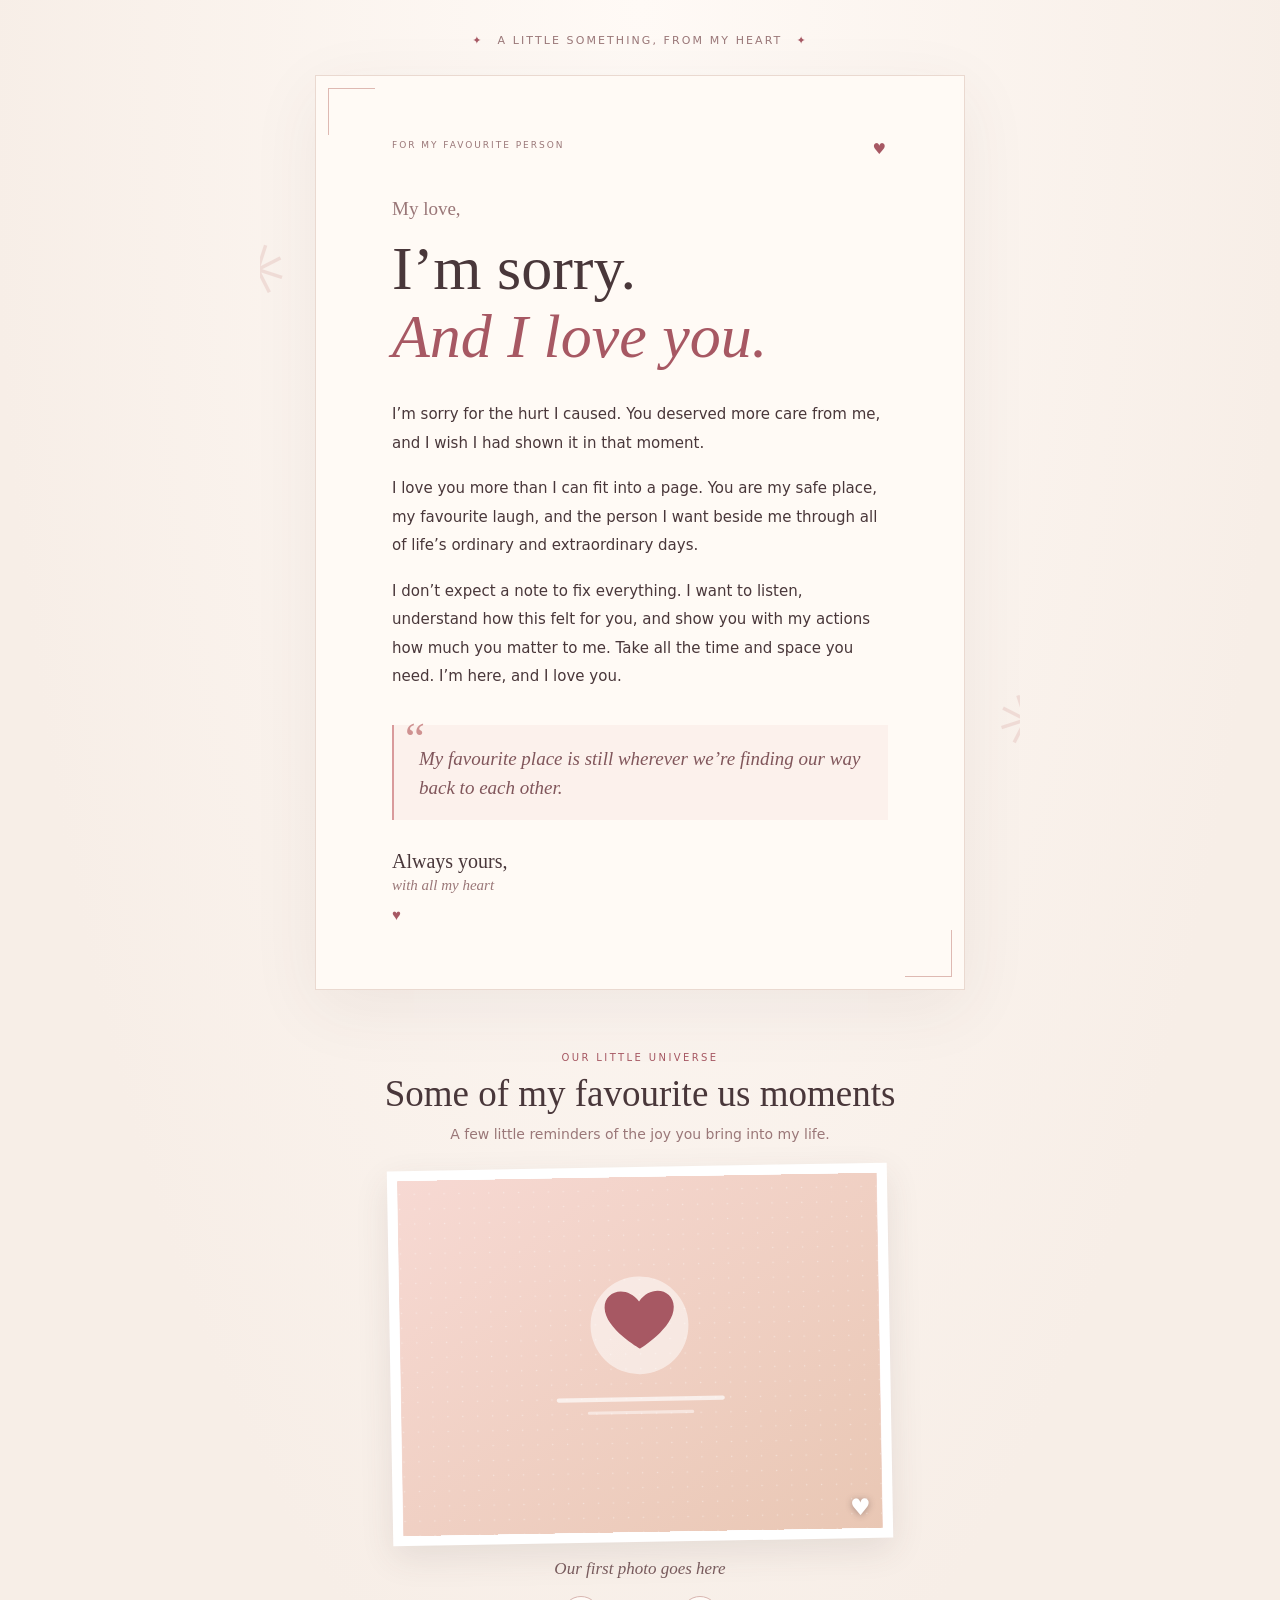
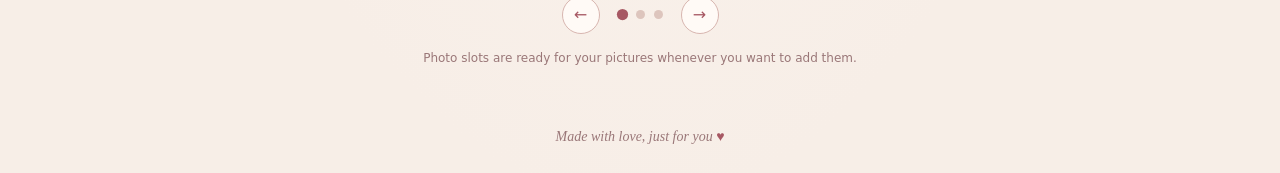
==== apps/A_Letter_For_You/index.html @ 1954aac4 "Add limited-time apology letter app" ====
<!doctype html>
<html lang="en">
  <head>
    <meta charset="UTF-8" />
    <meta name="viewport" content="width=device-width, initial-scale=1" />
    <meta name="theme-color" content="#f7eee7" />
    <meta name="description" content="A little note, written with love and a sincere apology." />
    <title>A letter for you, my love</title>
    <link rel="stylesheet" href="./style.css" />
  </head>
  <body>
    <main class="page">
      <div class="petals petals-one" aria-hidden="true">✳</div>
      <div class="petals petals-two" aria-hidden="true">✳</div>
      <header class="masthead">
        <span class="sparkle" aria-hidden="true">✦</span>
        <p>A little something, from my heart</p>
        <span class="sparkle" aria-hidden="true">✦</span>
      </header>

      <section class="letter" aria-labelledby="headline">
        <div class="letter-topline"><span>FOR MY FAVOURITE PERSON</span><span aria-hidden="true">♥</span></div>
        <p class="salutation">My love,</p>
        <h1 id="headline">I’m sorry.<br /><em>And I love you.</em></h1>

        <div class="note">
          <p>I’m sorry for the hurt I caused. You deserved more care from me, and I wish I had shown it in that moment.</p>
          <p>I love you more than I can fit into a page. You are my safe place, my favourite laugh, and the person I want beside me through all of life’s ordinary and extraordinary days.</p>
          <p>I don’t expect a note to fix everything. I want to listen, understand how this felt for you, and show you with my actions how much you matter to me. Take all the time and space you need. I’m here, and I love you.</p>
        </div>

        <figure class="quote">
          <span aria-hidden="true">“</span>
          <blockquote>My favourite place is still wherever we’re finding our way back to each other.</blockquote>
        </figure>

        <p class="signoff">Always yours, <span>with all my heart</span> <b aria-hidden="true">♥</b></p>
      </section>

      <section class="memories" aria-labelledby="memories-title">
        <p class="section-kicker">OUR LITTLE UNIVERSE</p>
        <h2 id="memories-title">Some of my favourite us moments</h2>
        <p class="memories-intro">A few little reminders of the joy you bring into my life.</p>

        <div class="slideshow" aria-roledescription="carousel" aria-label="Our memories">
          <div class="photo-frame">
            <img id="memory-image" src="./resources/photo-placeholder.svg" alt="Photo placeholder 1" />
            <span class="photo-heart" aria-hidden="true">♥</span>
          </div>
          <p id="memory-caption" class="photo-caption" aria-live="polite">Our first photo goes here</p>
          <div class="slide-controls">
            <button id="previous" class="arrow" type="button" aria-label="Previous photo">←</button>
            <div id="slide-dots" class="dots" aria-label="Choose a photo"></div>
            <button id="next" class="arrow" type="button" aria-label="Next photo">→</button>
          </div>
          <p id="slide-status" class="sr-only" aria-live="polite"></p>
        </div>
        <p class="placeholder-note">Photo slots are ready for your pictures whenever you want to add them.</p>
      </section>

      <footer>Made with love, just for you <span aria-hidden="true">♥</span></footer>
    </main>
    <script src="./script.js"></script>
  </body>
</html>
---- apps/A_Letter_For_You/style.css ----
:root {
  color-scheme: light;
  --ink: #49373a;
  --muted: #9a7778;
  --rose: #a75863;
  --paper: #fffaf5;
  --cream: #f7eee7;
}

* { box-sizing: border-box; }
body {
  margin: 0;
  background: radial-gradient(ellipse at 50% 0%, #fffaf6 0, var(--cream) 72%);
  color: var(--ink);
  font-family: system-ui, -apple-system, BlinkMacSystemFont, 'Segoe UI', sans-serif;
}
button { font: inherit; }
.page { position: relative; width: min(100% - 28px, 760px); margin: auto; padding: 34px 0 28px; overflow: hidden; }
.masthead { display: flex; align-items: center; justify-content: center; gap: 14px; color: var(--muted); font-size: 11px; letter-spacing: .19em; text-transform: uppercase; }
.masthead p { margin: 0; }
.sparkle { color: var(--rose); }
.letter { position: relative; margin: 28px auto 62px; padding: clamp(30px, 8vw, 64px) clamp(24px, 8vw, 76px); max-width: 650px; background: var(--paper); border: 1px solid #ead9d0; box-shadow: 0 18px 65px #59363c12; }
.letter::before, .letter::after { position: absolute; content: ''; width: 46px; height: 46px; border-color: #d6a9a2; border-style: solid; opacity: .8; }
.letter::before { top: 12px; left: 12px; border-width: 1px 0 0 1px; }
.letter::after { right: 12px; bottom: 12px; border-width: 0 1px 1px 0; }
.letter-topline { display: flex; justify-content: space-between; color: var(--muted); font-size: 9px; letter-spacing: .22em; }
.letter-topline span:last-child { color: var(--rose); font-size: 15px; }
.salutation { margin: 40px 0 15px; color: var(--muted); font-family: Georgia, 'Times New Roman', serif; font-size: 19px; }
h1, h2, blockquote { font-family: Georgia, 'Times New Roman', serif; font-weight: 500; }
h1 { margin: 0; font-size: clamp(38px, 8vw, 62px); line-height: 1.09; }
h1 em { color: var(--rose); }
.note { margin-top: 30px; font-size: 15px; line-height: 1.9; }
.note p { margin: 0 0 17px; }
.quote { position: relative; margin: 34px 0 28px; padding: 19px 20px 17px 25px; border-left: 2px solid #d99a9b; background: #fcf1ec; }
.quote > span { position: absolute; top: -13px; left: 11px; color: #cf9291; font-family: Georgia, serif; font-size: 45px; }
blockquote { margin: 0; color: #80565b; font-size: 19px; font-style: italic; line-height: 1.55; }
.signoff { margin: 30px 0 0; font-family: Georgia, 'Times New Roman', serif; font-size: 20px; }
.signoff span { display: block; margin-top: 4px; color: var(--muted); font-size: 15px; font-style: italic; }
.signoff b { display: inline-block; margin-top: 12px; color: var(--rose); font-family: sans-serif; font-size: 15px; }
.memories { text-align: center; }
.section-kicker { margin: 0 0 9px; color: var(--rose); font-size: 10px; letter-spacing: .24em; }
h2 { margin: 0; font-size: clamp(27px, 6vw, 37px); }
.memories-intro { margin: 11px 0 25px; color: var(--muted); font-size: 14px; }
.slideshow { width: min(100%, 500px); margin: auto; }
.photo-frame { position: relative; aspect-ratio: 4 / 3; padding: 10px; background: #fff; box-shadow: 0 12px 34px #49373a1b; transform: rotate(-1deg); }
.photo-frame img { display: block; width: 100%; height: 100%; object-fit: cover; background: #f4dcd6; }
.photo-heart { position: absolute; right: 22px; bottom: 18px; color: #fff; font-size: 23px; text-shadow: 0 1px 7px #49373a66; }
.photo-caption { min-height: 24px; margin: 17px 0 13px; color: #795c5e; font-family: Georgia, 'Times New Roman', serif; font-size: 17px; font-style: italic; }
.slide-controls { display: flex; align-items: center; justify-content: center; gap: 18px; }
.arrow { width: 38px; height: 38px; border: 1px solid #d8b6b0; border-radius: 50%; background: #fffaf6; color: var(--rose); cursor: pointer; transition: background .2s, transform .2s; }
.arrow:hover { background: #f6e4de; transform: scale(1.05); }
.arrow:focus-visible, .dot:focus-visible { outline: 3px solid #86535e; outline-offset: 3px; }
.dots { display: flex; align-items: center; gap: 9px; }
.dot { width: 9px; height: 9px; padding: 0; border: 0; border-radius: 50%; background: #ddc5bd; cursor: pointer; }
.dot[aria-current='true'] { background: var(--rose); transform: scale(1.25); }
.placeholder-note { margin: 17px 0 0; color: var(--muted); font-size: 12px; }
footer { margin-top: 64px; color: var(--muted); text-align: center; font-family: Georgia, 'Times New Roman', serif; font-size: 14px; font-style: italic; }
footer span { color: var(--rose); }
.petals { position: absolute; z-index: -1; color: #d9a5a1; opacity: .28; font-size: 70px; }
.petals-one { top: 230px; left: -32px; transform: rotate(18deg); }
.petals-two { top: 680px; right: -36px; transform: rotate(-18deg); }
.sr-only { position: absolute; width: 1px; height: 1px; overflow: hidden; clip: rect(0, 0, 0, 0); white-space: nowrap; clip-path: inset(50%); }

@media (max-width: 520px) {
  .page { width: min(100% - 20px, 760px); padding-top: 25px; }
  .masthead { gap: 8px; font-size: 9px; letter-spacing: .14em; }
  .letter { margin: 22px auto 48px; }
  .note { font-size: 14px; }
  .quote { margin-inline: -5px; }
}
@media (prefers-reduced-motion: reduce) {
  *, *::before, *::after { scroll-behavior: auto !important; transition-duration: .01ms !important; }
}
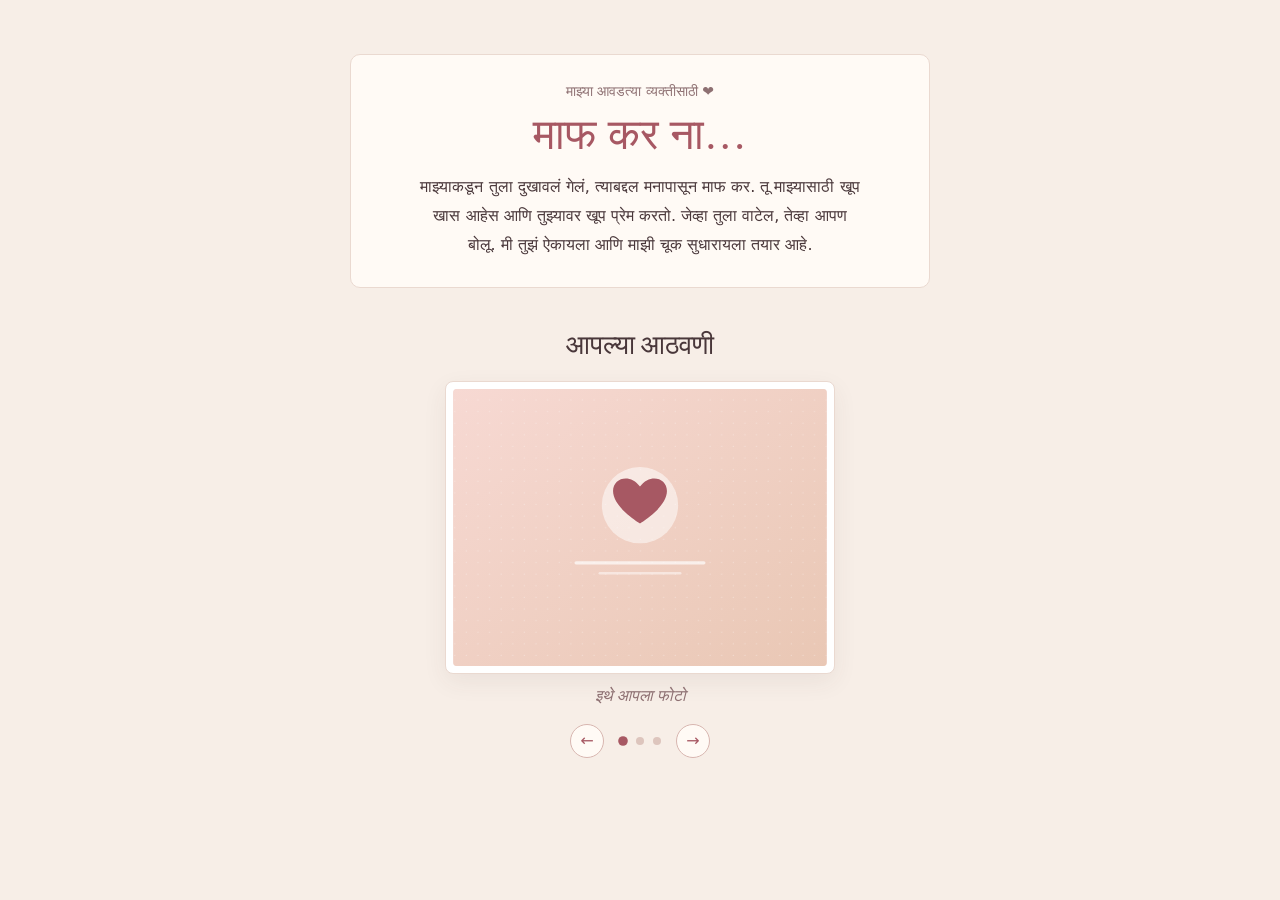
==== commit 9cfc4fce: "Simplify apology app in Marathi" ====
--- a/apps/A_Letter_For_You/index.html
+++ b/apps/A_Letter_For_You/index.html
@@ -1,53 +1,28 @@
 <!doctype html>
-<html lang="en">
+<html lang="mr">
   <head>
     <meta charset="UTF-8" />
     <meta name="viewport" content="width=device-width, initial-scale=1" />
     <meta name="theme-color" content="#f7eee7" />
-    <meta name="description" content="A little note, written with love and a sincere apology." />
-    <title>A letter for you, my love</title>
+    <meta name="description" content="तुझ्यासाठी मनापासून एक छोटीशी माफी आणि आपल्या आठवणी." />
+    <title>माफ कर ना ❤️</title>
     <link rel="stylesheet" href="./style.css" />
   </head>
   <body>
     <main class="page">
-      <div class="petals petals-one" aria-hidden="true">✳</div>
-      <div class="petals petals-two" aria-hidden="true">✳</div>
-      <header class="masthead">
-        <span class="sparkle" aria-hidden="true">✦</span>
-        <p>A little something, from my heart</p>
-        <span class="sparkle" aria-hidden="true">✦</span>
-      </header>
-
-      <section class="letter" aria-labelledby="headline">
-        <div class="letter-topline"><span>FOR MY FAVOURITE PERSON</span><span aria-hidden="true">♥</span></div>
-        <p class="salutation">My love,</p>
-        <h1 id="headline">I’m sorry.<br /><em>And I love you.</em></h1>
-
-        <div class="note">
-          <p>I’m sorry for the hurt I caused. You deserved more care from me, and I wish I had shown it in that moment.</p>
-          <p>I love you more than I can fit into a page. You are my safe place, my favourite laugh, and the person I want beside me through all of life’s ordinary and extraordinary days.</p>
-          <p>I don’t expect a note to fix everything. I want to listen, understand how this felt for you, and show you with my actions how much you matter to me. Take all the time and space you need. I’m here, and I love you.</p>
-        </div>
-
-        <figure class="quote">
-          <span aria-hidden="true">“</span>
-          <blockquote>My favourite place is still wherever we’re finding our way back to each other.</blockquote>
-        </figure>
-
-        <p class="signoff">Always yours, <span>with all my heart</span> <b aria-hidden="true">♥</b></p>
+      <section class="note" aria-labelledby="headline">
+        <p class="to-you">माझ्या आवडत्या व्यक्तीसाठी ❤️</p>
+        <h1 id="headline">माफ कर ना…</h1>
+        <p>माझ्याकडून तुला दुखावलं गेलं, त्याबद्दल मनापासून माफ कर. तू माझ्यासाठी खूप खास आहेस आणि तुझ्यावर खूप प्रेम करतो. जेव्हा तुला वाटेल, तेव्हा आपण बोलू. मी तुझं ऐकायला आणि माझी चूक सुधारायला तयार आहे.</p>
       </section>
 
       <section class="memories" aria-labelledby="memories-title">
-        <p class="section-kicker">OUR LITTLE UNIVERSE</p>
-        <h2 id="memories-title">Some of my favourite us moments</h2>
-        <p class="memories-intro">A few little reminders of the joy you bring into my life.</p>
-
-        <div class="slideshow" aria-roledescription="carousel" aria-label="Our memories">
+        <h2 id="memories-title">आपल्या आठवणी</h2>
+        <div class="slideshow" aria-roledescription="carousel" aria-label="आपल्या आठवणींचे फोटो">
           <div class="photo-frame">
             <img id="memory-image" src="./resources/photo-placeholder.svg" alt="Photo placeholder 1" />
-            <span class="photo-heart" aria-hidden="true">♥</span>
           </div>
-          <p id="memory-caption" class="photo-caption" aria-live="polite">Our first photo goes here</p>
+          <p id="memory-caption" class="photo-caption" aria-live="polite">इथे आपला फोटो</p>
           <div class="slide-controls">
             <button id="previous" class="arrow" type="button" aria-label="Previous photo">←</button>
             <div id="slide-dots" class="dots" aria-label="Choose a photo"></div>
@@ -55,10 +30,7 @@
           </div>
           <p id="slide-status" class="sr-only" aria-live="polite"></p>
         </div>
-        <p class="placeholder-note">Photo slots are ready for your pictures whenever you want to add them.</p>
       </section>
-
-      <footer>Made with love, just for you <span aria-hidden="true">♥</span></footer>
     </main>
     <script src="./script.js"></script>
   </body>
--- a/apps/A_Letter_For_You/style.css
+++ b/apps/A_Letter_For_You/style.css
@@ -1,7 +1,7 @@
 :root {
   color-scheme: light;
   --ink: #49373a;
-  --muted: #9a7778;
+  --muted: #8e7072;
   --rose: #a75863;
   --paper: #fffaf5;
   --cream: #f7eee7;
@@ -10,64 +10,33 @@
 * { box-sizing: border-box; }
 body {
   margin: 0;
-  background: radial-gradient(ellipse at 50% 0%, #fffaf6 0, var(--cream) 72%);
+  background: var(--cream);
   color: var(--ink);
   font-family: system-ui, -apple-system, BlinkMacSystemFont, 'Segoe UI', sans-serif;
 }
 button { font: inherit; }
-.page { position: relative; width: min(100% - 28px, 760px); margin: auto; padding: 34px 0 28px; overflow: hidden; }
-.masthead { display: flex; align-items: center; justify-content: center; gap: 14px; color: var(--muted); font-size: 11px; letter-spacing: .19em; text-transform: uppercase; }
-.masthead p { margin: 0; }
-.sparkle { color: var(--rose); }
-.letter { position: relative; margin: 28px auto 62px; padding: clamp(30px, 8vw, 64px) clamp(24px, 8vw, 76px); max-width: 650px; background: var(--paper); border: 1px solid #ead9d0; box-shadow: 0 18px 65px #59363c12; }
-.letter::before, .letter::after { position: absolute; content: ''; width: 46px; height: 46px; border-color: #d6a9a2; border-style: solid; opacity: .8; }
-.letter::before { top: 12px; left: 12px; border-width: 1px 0 0 1px; }
-.letter::after { right: 12px; bottom: 12px; border-width: 0 1px 1px 0; }
-.letter-topline { display: flex; justify-content: space-between; color: var(--muted); font-size: 9px; letter-spacing: .22em; }
-.letter-topline span:last-child { color: var(--rose); font-size: 15px; }
-.salutation { margin: 40px 0 15px; color: var(--muted); font-family: Georgia, 'Times New Roman', serif; font-size: 19px; }
-h1, h2, blockquote { font-family: Georgia, 'Times New Roman', serif; font-weight: 500; }
-h1 { margin: 0; font-size: clamp(38px, 8vw, 62px); line-height: 1.09; }
-h1 em { color: var(--rose); }
-.note { margin-top: 30px; font-size: 15px; line-height: 1.9; }
-.note p { margin: 0 0 17px; }
-.quote { position: relative; margin: 34px 0 28px; padding: 19px 20px 17px 25px; border-left: 2px solid #d99a9b; background: #fcf1ec; }
-.quote > span { position: absolute; top: -13px; left: 11px; color: #cf9291; font-family: Georgia, serif; font-size: 45px; }
-blockquote { margin: 0; color: #80565b; font-size: 19px; font-style: italic; line-height: 1.55; }
-.signoff { margin: 30px 0 0; font-family: Georgia, 'Times New Roman', serif; font-size: 20px; }
-.signoff span { display: block; margin-top: 4px; color: var(--muted); font-size: 15px; font-style: italic; }
-.signoff b { display: inline-block; margin-top: 12px; color: var(--rose); font-family: sans-serif; font-size: 15px; }
+.page { width: min(100% - 32px, 580px); margin: auto; padding: 54px 0 48px; }
+.note { margin: 0 auto 42px; padding: 28px 30px; background: var(--paper); border: 1px solid #ead9d0; border-radius: 10px; text-align: center; }
+.to-you { margin: 0 0 10px; color: var(--muted); font-size: 14px; }
+h1, h2 { font-family: Georgia, 'Times New Roman', serif; font-weight: 500; }
+h1 { margin: 0 0 13px; color: var(--rose); font-size: clamp(34px, 8vw, 43px); }
+.note > p:last-child { max-width: 440px; margin: 0 auto; font-size: 16px; line-height: 1.8; }
 .memories { text-align: center; }
-.section-kicker { margin: 0 0 9px; color: var(--rose); font-size: 10px; letter-spacing: .24em; }
-h2 { margin: 0; font-size: clamp(27px, 6vw, 37px); }
-.memories-intro { margin: 11px 0 25px; color: var(--muted); font-size: 14px; }
-.slideshow { width: min(100%, 500px); margin: auto; }
-.photo-frame { position: relative; aspect-ratio: 4 / 3; padding: 10px; background: #fff; box-shadow: 0 12px 34px #49373a1b; transform: rotate(-1deg); }
-.photo-frame img { display: block; width: 100%; height: 100%; object-fit: cover; background: #f4dcd6; }
-.photo-heart { position: absolute; right: 22px; bottom: 18px; color: #fff; font-size: 23px; text-shadow: 0 1px 7px #49373a66; }
-.photo-caption { min-height: 24px; margin: 17px 0 13px; color: #795c5e; font-family: Georgia, 'Times New Roman', serif; font-size: 17px; font-style: italic; }
-.slide-controls { display: flex; align-items: center; justify-content: center; gap: 18px; }
-.arrow { width: 38px; height: 38px; border: 1px solid #d8b6b0; border-radius: 50%; background: #fffaf6; color: var(--rose); cursor: pointer; transition: background .2s, transform .2s; }
-.arrow:hover { background: #f6e4de; transform: scale(1.05); }
+h2 { margin: 0 0 20px; font-size: 27px; }
+.slideshow { width: min(100%, 390px); margin: auto; }
+.photo-frame { aspect-ratio: 4 / 3; padding: 7px; background: #fff; border: 1px solid #ead9d0; border-radius: 8px; box-shadow: 0 8px 24px #49373a12; }
+.photo-frame img { display: block; width: 100%; height: 100%; object-fit: cover; border-radius: 4px; background: #f4dcd6; }
+.photo-caption { min-height: 24px; margin: 13px 0; color: var(--muted); font-family: Georgia, 'Times New Roman', serif; font-size: 16px; font-style: italic; }
+.slide-controls { display: flex; align-items: center; justify-content: center; gap: 15px; }
+.arrow { width: 34px; height: 34px; border: 1px solid #d8b6b0; border-radius: 50%; background: var(--paper); color: var(--rose); cursor: pointer; }
 .arrow:focus-visible, .dot:focus-visible { outline: 3px solid #86535e; outline-offset: 3px; }
 .dots { display: flex; align-items: center; gap: 9px; }
-.dot { width: 9px; height: 9px; padding: 0; border: 0; border-radius: 50%; background: #ddc5bd; cursor: pointer; }
-.dot[aria-current='true'] { background: var(--rose); transform: scale(1.25); }
-.placeholder-note { margin: 17px 0 0; color: var(--muted); font-size: 12px; }
-footer { margin-top: 64px; color: var(--muted); text-align: center; font-family: Georgia, 'Times New Roman', serif; font-size: 14px; font-style: italic; }
-footer span { color: var(--rose); }
-.petals { position: absolute; z-index: -1; color: #d9a5a1; opacity: .28; font-size: 70px; }
-.petals-one { top: 230px; left: -32px; transform: rotate(18deg); }
-.petals-two { top: 680px; right: -36px; transform: rotate(-18deg); }
+.dot { width: 8px; height: 8px; padding: 0; border: 0; border-radius: 50%; background: #ddc5bd; cursor: pointer; }
+.dot[aria-current='true'] { background: var(--rose); transform: scale(1.2); }
 .sr-only { position: absolute; width: 1px; height: 1px; overflow: hidden; clip: rect(0, 0, 0, 0); white-space: nowrap; clip-path: inset(50%); }
 
-@media (max-width: 520px) {
-  .page { width: min(100% - 20px, 760px); padding-top: 25px; }
-  .masthead { gap: 8px; font-size: 9px; letter-spacing: .14em; }
-  .letter { margin: 22px auto 48px; }
-  .note { font-size: 14px; }
-  .quote { margin-inline: -5px; }
+@media (max-width: 480px) {
+  .page { padding-top: 30px; }
+  .note { padding: 23px 20px; margin-bottom: 34px; }
+  .note > p:last-child { font-size: 15px; }
 }
-@media (prefers-reduced-motion: reduce) {
-  *, *::before, *::after { scroll-behavior: auto !important; transition-duration: .01ms !important; }
-}
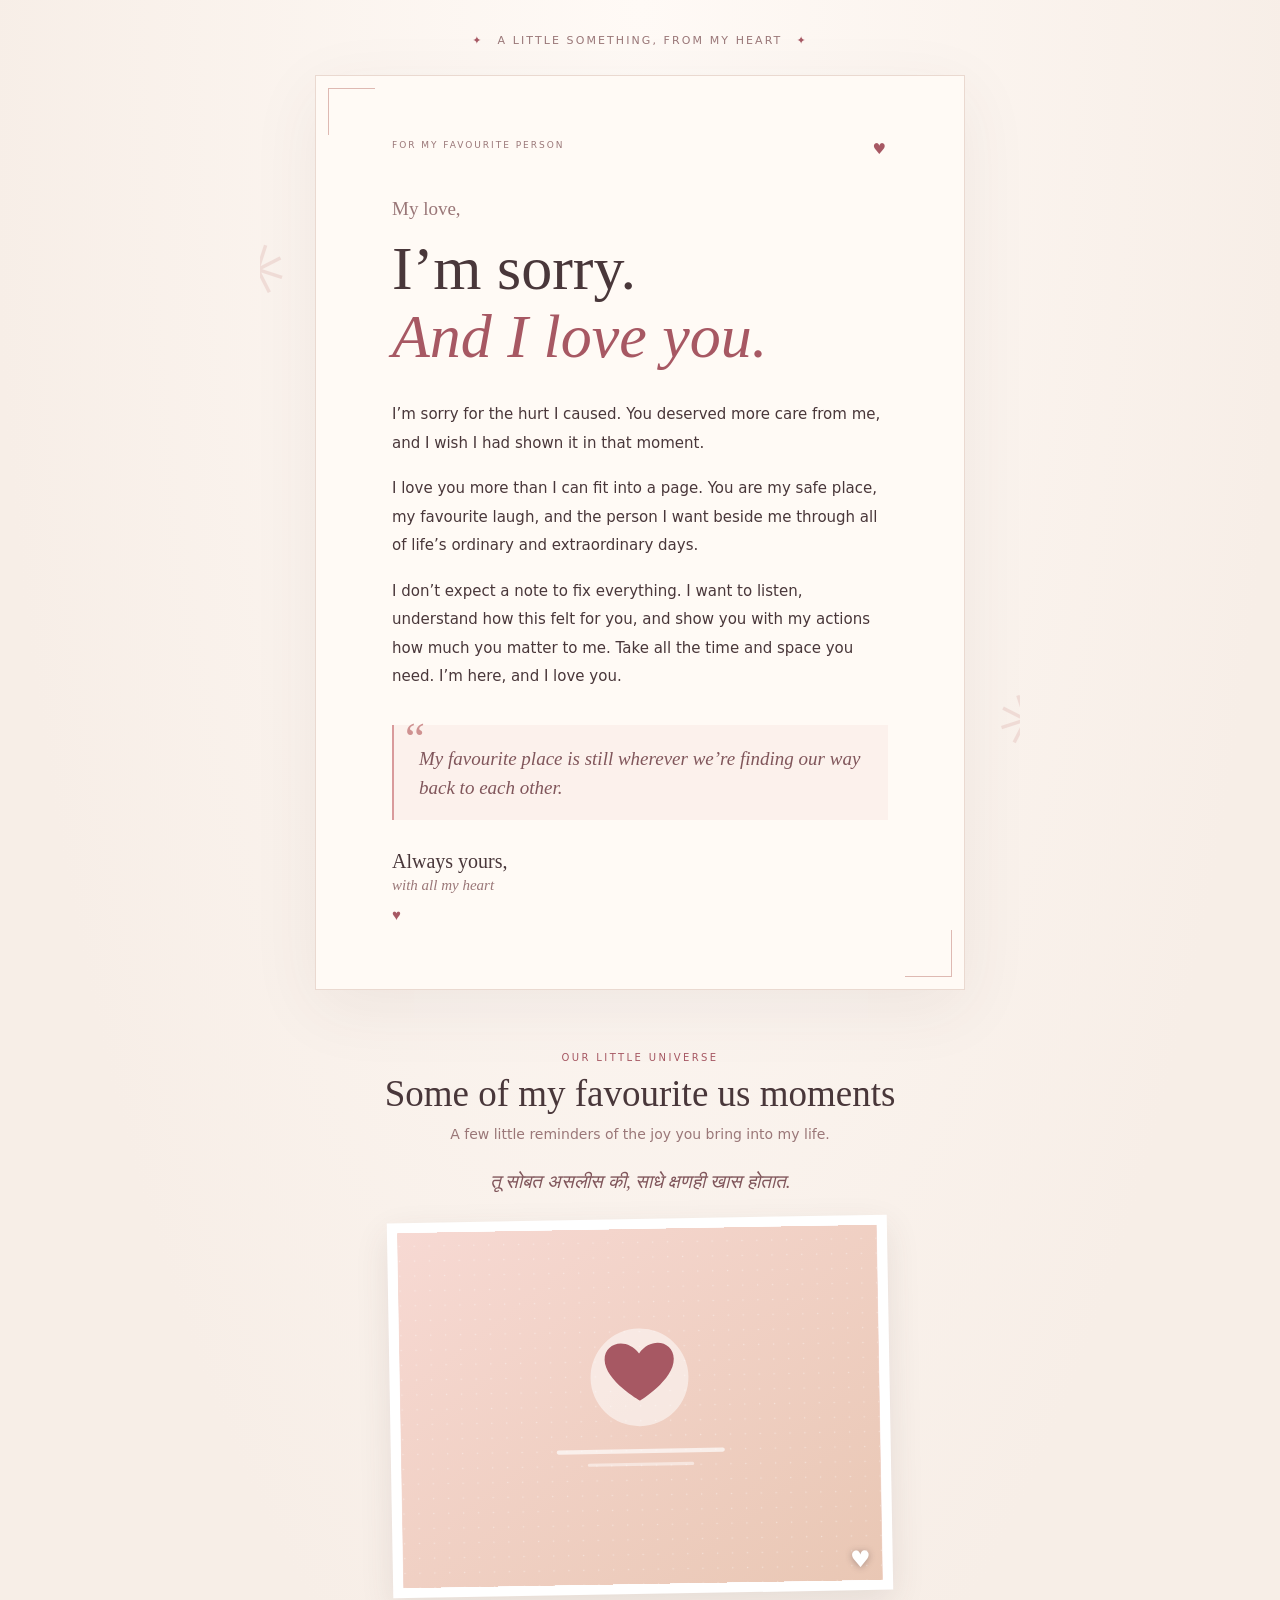
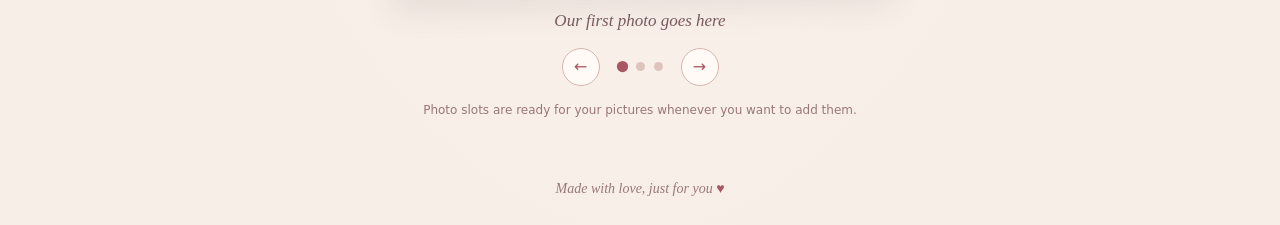
==== commit 43932290: "Restore letter and add Marathi photo quote" ====
--- a/apps/A_Letter_For_You/index.html
+++ b/apps/A_Letter_For_You/index.html
@@ -1,28 +1,54 @@
 <!doctype html>
-<html lang="mr">
+<html lang="en">
   <head>
     <meta charset="UTF-8" />
     <meta name="viewport" content="width=device-width, initial-scale=1" />
     <meta name="theme-color" content="#f7eee7" />
-    <meta name="description" content="तुझ्यासाठी मनापासून एक छोटीशी माफी आणि आपल्या आठवणी." />
-    <title>माफ कर ना ❤️</title>
+    <meta name="description" content="A little note, written with love and a sincere apology." />
+    <title>A letter for you, my love</title>
     <link rel="stylesheet" href="./style.css" />
   </head>
   <body>
     <main class="page">
-      <section class="note" aria-labelledby="headline">
-        <p class="to-you">माझ्या आवडत्या व्यक्तीसाठी ❤️</p>
-        <h1 id="headline">माफ कर ना…</h1>
-        <p>माझ्याकडून तुला दुखावलं गेलं, त्याबद्दल मनापासून माफ कर. तू माझ्यासाठी खूप खास आहेस आणि तुझ्यावर खूप प्रेम करतो. जेव्हा तुला वाटेल, तेव्हा आपण बोलू. मी तुझं ऐकायला आणि माझी चूक सुधारायला तयार आहे.</p>
+      <div class="petals petals-one" aria-hidden="true">✳</div>
+      <div class="petals petals-two" aria-hidden="true">✳</div>
+      <header class="masthead">
+        <span class="sparkle" aria-hidden="true">✦</span>
+        <p>A little something, from my heart</p>
+        <span class="sparkle" aria-hidden="true">✦</span>
+      </header>
+
+      <section class="letter" aria-labelledby="headline">
+        <div class="letter-topline"><span>FOR MY FAVOURITE PERSON</span><span aria-hidden="true">♥</span></div>
+        <p class="salutation">My love,</p>
+        <h1 id="headline">I’m sorry.<br /><em>And I love you.</em></h1>
+
+        <div class="note">
+          <p>I’m sorry for the hurt I caused. You deserved more care from me, and I wish I had shown it in that moment.</p>
+          <p>I love you more than I can fit into a page. You are my safe place, my favourite laugh, and the person I want beside me through all of life’s ordinary and extraordinary days.</p>
+          <p>I don’t expect a note to fix everything. I want to listen, understand how this felt for you, and show you with my actions how much you matter to me. Take all the time and space you need. I’m here, and I love you.</p>
+        </div>
+
+        <figure class="quote">
+          <span aria-hidden="true">“</span>
+          <blockquote>My favourite place is still wherever we’re finding our way back to each other.</blockquote>
+        </figure>
+
+        <p class="signoff">Always yours, <span>with all my heart</span> <b aria-hidden="true">♥</b></p>
       </section>
 
       <section class="memories" aria-labelledby="memories-title">
-        <h2 id="memories-title">आपल्या आठवणी</h2>
-        <div class="slideshow" aria-roledescription="carousel" aria-label="आपल्या आठवणींचे फोटो">
+        <p class="section-kicker">OUR LITTLE UNIVERSE</p>
+        <h2 id="memories-title">Some of my favourite us moments</h2>
+        <p class="memories-intro">A few little reminders of the joy you bring into my life.</p>
+        <p class="marathi-quote" lang="mr">तू सोबत असलीस की, साधे क्षणही खास होतात.</p>
+
+        <div class="slideshow" aria-roledescription="carousel" aria-label="Our memories">
           <div class="photo-frame">
             <img id="memory-image" src="./resources/photo-placeholder.svg" alt="Photo placeholder 1" />
+            <span class="photo-heart" aria-hidden="true">♥</span>
           </div>
-          <p id="memory-caption" class="photo-caption" aria-live="polite">इथे आपला फोटो</p>
+          <p id="memory-caption" class="photo-caption" aria-live="polite">Our first photo goes here</p>
           <div class="slide-controls">
             <button id="previous" class="arrow" type="button" aria-label="Previous photo">←</button>
             <div id="slide-dots" class="dots" aria-label="Choose a photo"></div>
@@ -30,7 +56,10 @@
           </div>
           <p id="slide-status" class="sr-only" aria-live="polite"></p>
         </div>
+        <p class="placeholder-note">Photo slots are ready for your pictures whenever you want to add them.</p>
       </section>
+
+      <footer>Made with love, just for you <span aria-hidden="true">♥</span></footer>
     </main>
     <script src="./script.js"></script>
   </body>
--- a/apps/A_Letter_For_You/style.css
+++ b/apps/A_Letter_For_You/style.css
@@ -1,7 +1,7 @@
 :root {
   color-scheme: light;
   --ink: #49373a;
-  --muted: #8e7072;
+  --muted: #9a7778;
   --rose: #a75863;
   --paper: #fffaf5;
   --cream: #f7eee7;
@@ -10,33 +10,65 @@
 * { box-sizing: border-box; }
 body {
   margin: 0;
-  background: var(--cream);
+  background: radial-gradient(ellipse at 50% 0%, #fffaf6 0, var(--cream) 72%);
   color: var(--ink);
   font-family: system-ui, -apple-system, BlinkMacSystemFont, 'Segoe UI', sans-serif;
 }
 button { font: inherit; }
-.page { width: min(100% - 32px, 580px); margin: auto; padding: 54px 0 48px; }
-.note { margin: 0 auto 42px; padding: 28px 30px; background: var(--paper); border: 1px solid #ead9d0; border-radius: 10px; text-align: center; }
-.to-you { margin: 0 0 10px; color: var(--muted); font-size: 14px; }
-h1, h2 { font-family: Georgia, 'Times New Roman', serif; font-weight: 500; }
-h1 { margin: 0 0 13px; color: var(--rose); font-size: clamp(34px, 8vw, 43px); }
-.note > p:last-child { max-width: 440px; margin: 0 auto; font-size: 16px; line-height: 1.8; }
+.page { position: relative; width: min(100% - 28px, 760px); margin: auto; padding: 34px 0 28px; overflow: hidden; }
+.masthead { display: flex; align-items: center; justify-content: center; gap: 14px; color: var(--muted); font-size: 11px; letter-spacing: .19em; text-transform: uppercase; }
+.masthead p { margin: 0; }
+.sparkle { color: var(--rose); }
+.letter { position: relative; margin: 28px auto 62px; padding: clamp(30px, 8vw, 64px) clamp(24px, 8vw, 76px); max-width: 650px; background: var(--paper); border: 1px solid #ead9d0; box-shadow: 0 18px 65px #59363c12; }
+.letter::before, .letter::after { position: absolute; content: ''; width: 46px; height: 46px; border-color: #d6a9a2; border-style: solid; opacity: .8; }
+.letter::before { top: 12px; left: 12px; border-width: 1px 0 0 1px; }
+.letter::after { right: 12px; bottom: 12px; border-width: 0 1px 1px 0; }
+.letter-topline { display: flex; justify-content: space-between; color: var(--muted); font-size: 9px; letter-spacing: .22em; }
+.letter-topline span:last-child { color: var(--rose); font-size: 15px; }
+.salutation { margin: 40px 0 15px; color: var(--muted); font-family: Georgia, 'Times New Roman', serif; font-size: 19px; }
+h1, h2, blockquote { font-family: Georgia, 'Times New Roman', serif; font-weight: 500; }
+h1 { margin: 0; font-size: clamp(38px, 8vw, 62px); line-height: 1.09; }
+h1 em { color: var(--rose); }
+.note { margin-top: 30px; font-size: 15px; line-height: 1.9; }
+.note p { margin: 0 0 17px; }
+.quote { position: relative; margin: 34px 0 28px; padding: 19px 20px 17px 25px; border-left: 2px solid #d99a9b; background: #fcf1ec; }
+.quote > span { position: absolute; top: -13px; left: 11px; color: #cf9291; font-family: Georgia, serif; font-size: 45px; }
+blockquote { margin: 0; color: #80565b; font-size: 19px; font-style: italic; line-height: 1.55; }
+.signoff { margin: 30px 0 0; font-family: Georgia, 'Times New Roman', serif; font-size: 20px; }
+.signoff span { display: block; margin-top: 4px; color: var(--muted); font-size: 15px; font-style: italic; }
+.signoff b { display: inline-block; margin-top: 12px; color: var(--rose); font-family: sans-serif; font-size: 15px; }
 .memories { text-align: center; }
-h2 { margin: 0 0 20px; font-size: 27px; }
-.slideshow { width: min(100%, 390px); margin: auto; }
-.photo-frame { aspect-ratio: 4 / 3; padding: 7px; background: #fff; border: 1px solid #ead9d0; border-radius: 8px; box-shadow: 0 8px 24px #49373a12; }
-.photo-frame img { display: block; width: 100%; height: 100%; object-fit: cover; border-radius: 4px; background: #f4dcd6; }
-.photo-caption { min-height: 24px; margin: 13px 0; color: var(--muted); font-family: Georgia, 'Times New Roman', serif; font-size: 16px; font-style: italic; }
-.slide-controls { display: flex; align-items: center; justify-content: center; gap: 15px; }
-.arrow { width: 34px; height: 34px; border: 1px solid #d8b6b0; border-radius: 50%; background: var(--paper); color: var(--rose); cursor: pointer; }
+.section-kicker { margin: 0 0 9px; color: var(--rose); font-size: 10px; letter-spacing: .24em; }
+h2 { margin: 0; font-size: clamp(27px, 6vw, 37px); }
+.memories-intro { margin: 11px 0 25px; color: var(--muted); font-size: 14px; }
+.marathi-quote { margin: 0 auto 22px; color: #80565b; font-family: Georgia, 'Times New Roman', serif; font-size: 19px; font-style: italic; line-height: 1.6; }
+.slideshow { width: min(100%, 500px); margin: auto; }
+.photo-frame { position: relative; aspect-ratio: 4 / 3; padding: 10px; background: #fff; box-shadow: 0 12px 34px #49373a1b; transform: rotate(-1deg); }
+.photo-frame img { display: block; width: 100%; height: 100%; object-fit: cover; background: #f4dcd6; }
+.photo-heart { position: absolute; right: 22px; bottom: 18px; color: #fff; font-size: 23px; text-shadow: 0 1px 7px #49373a66; }
+.photo-caption { min-height: 24px; margin: 17px 0 13px; color: #795c5e; font-family: Georgia, 'Times New Roman', serif; font-size: 17px; font-style: italic; }
+.slide-controls { display: flex; align-items: center; justify-content: center; gap: 18px; }
+.arrow { width: 38px; height: 38px; border: 1px solid #d8b6b0; border-radius: 50%; background: #fffaf6; color: var(--rose); cursor: pointer; transition: background .2s, transform .2s; }
+.arrow:hover { background: #f6e4de; transform: scale(1.05); }
 .arrow:focus-visible, .dot:focus-visible { outline: 3px solid #86535e; outline-offset: 3px; }
 .dots { display: flex; align-items: center; gap: 9px; }
-.dot { width: 8px; height: 8px; padding: 0; border: 0; border-radius: 50%; background: #ddc5bd; cursor: pointer; }
-.dot[aria-current='true'] { background: var(--rose); transform: scale(1.2); }
+.dot { width: 9px; height: 9px; padding: 0; border: 0; border-radius: 50%; background: #ddc5bd; cursor: pointer; }
+.dot[aria-current='true'] { background: var(--rose); transform: scale(1.25); }
+.placeholder-note { margin: 17px 0 0; color: var(--muted); font-size: 12px; }
+footer { margin-top: 64px; color: var(--muted); text-align: center; font-family: Georgia, 'Times New Roman', serif; font-size: 14px; font-style: italic; }
+footer span { color: var(--rose); }
+.petals { position: absolute; z-index: -1; color: #d9a5a1; opacity: .28; font-size: 70px; }
+.petals-one { top: 230px; left: -32px; transform: rotate(18deg); }
+.petals-two { top: 680px; right: -36px; transform: rotate(-18deg); }
 .sr-only { position: absolute; width: 1px; height: 1px; overflow: hidden; clip: rect(0, 0, 0, 0); white-space: nowrap; clip-path: inset(50%); }
 
-@media (max-width: 480px) {
-  .page { padding-top: 30px; }
-  .note { padding: 23px 20px; margin-bottom: 34px; }
-  .note > p:last-child { font-size: 15px; }
+@media (max-width: 520px) {
+  .page { width: min(100% - 20px, 760px); padding-top: 25px; }
+  .masthead { gap: 8px; font-size: 9px; letter-spacing: .14em; }
+  .letter { margin: 22px auto 48px; }
+  .note { font-size: 14px; }
+  .quote { margin-inline: -5px; }
 }
+@media (prefers-reduced-motion: reduce) {
+  *, *::before, *::after { scroll-behavior: auto !important; transition-duration: .01ms !important; }
+}
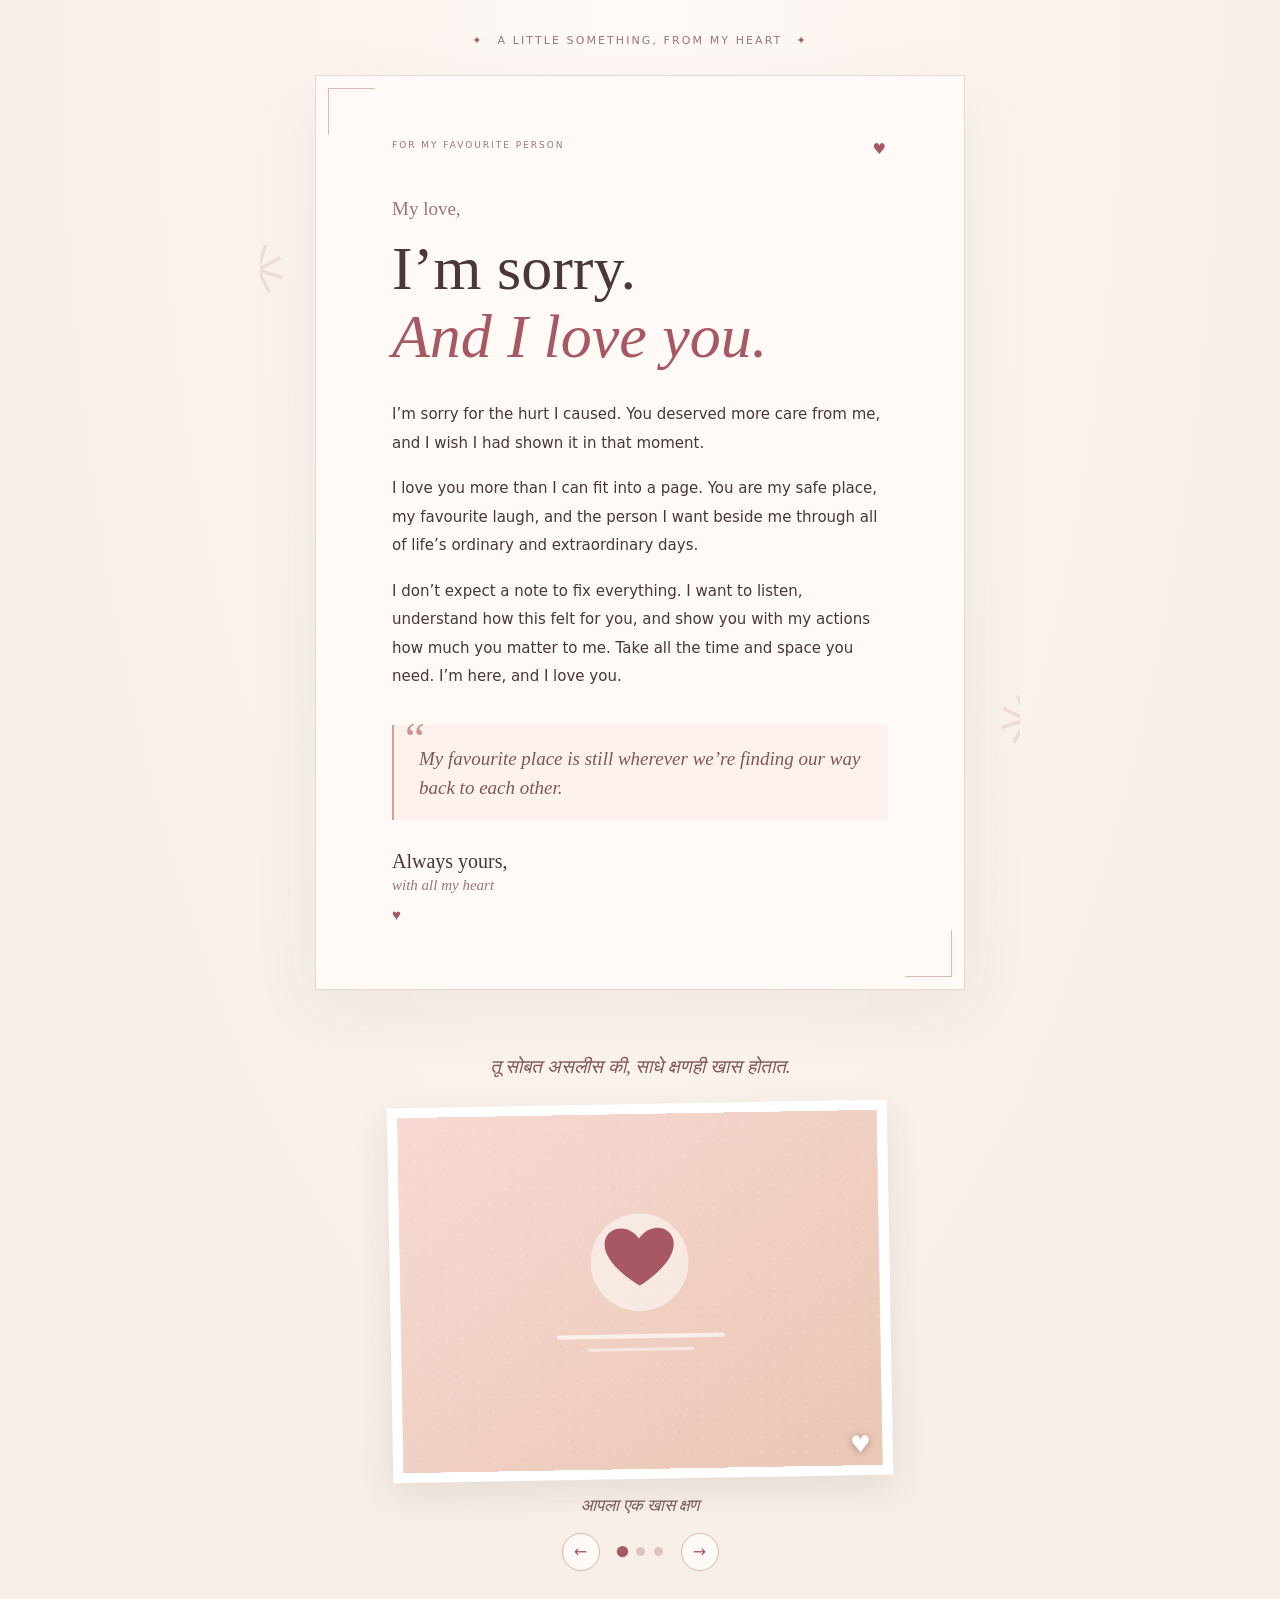
==== commit 24cee68e: "Remove English headings from photo page" ====
--- a/apps/A_Letter_For_You/index.html
+++ b/apps/A_Letter_For_You/index.html
@@ -38,28 +38,22 @@
       </section>
 
       <section class="memories" aria-labelledby="memories-title">
-        <p class="section-kicker">OUR LITTLE UNIVERSE</p>
-        <h2 id="memories-title">Some of my favourite us moments</h2>
-        <p class="memories-intro">A few little reminders of the joy you bring into my life.</p>
         <p class="marathi-quote" lang="mr">तू सोबत असलीस की, साधे क्षणही खास होतात.</p>
 
-        <div class="slideshow" aria-roledescription="carousel" aria-label="Our memories">
+        <div class="slideshow" aria-roledescription="carousel" aria-label="आपल्या आठवणी">
           <div class="photo-frame">
-            <img id="memory-image" src="./resources/photo-placeholder.svg" alt="Photo placeholder 1" />
+            <img id="memory-image" src="./resources/photo-placeholder.svg" alt="आपल्या आठवणींचा फोटो" />
             <span class="photo-heart" aria-hidden="true">♥</span>
           </div>
-          <p id="memory-caption" class="photo-caption" aria-live="polite">Our first photo goes here</p>
+          <p id="memory-caption" class="photo-caption" aria-live="polite">आपला एक खास क्षण</p>
           <div class="slide-controls">
-            <button id="previous" class="arrow" type="button" aria-label="Previous photo">←</button>
-            <div id="slide-dots" class="dots" aria-label="Choose a photo"></div>
-            <button id="next" class="arrow" type="button" aria-label="Next photo">→</button>
+            <button id="previous" class="arrow" type="button" aria-label="मागचा फोटो">←</button>
+            <div id="slide-dots" class="dots" aria-label="फोटो निवडा"></div>
+            <button id="next" class="arrow" type="button" aria-label="पुढचा फोटो">→</button>
           </div>
           <p id="slide-status" class="sr-only" aria-live="polite"></p>
         </div>
-        <p class="placeholder-note">Photo slots are ready for your pictures whenever you want to add them.</p>
       </section>
-
-      <footer>Made with love, just for you <span aria-hidden="true">♥</span></footer>
     </main>
     <script src="./script.js"></script>
   </body>
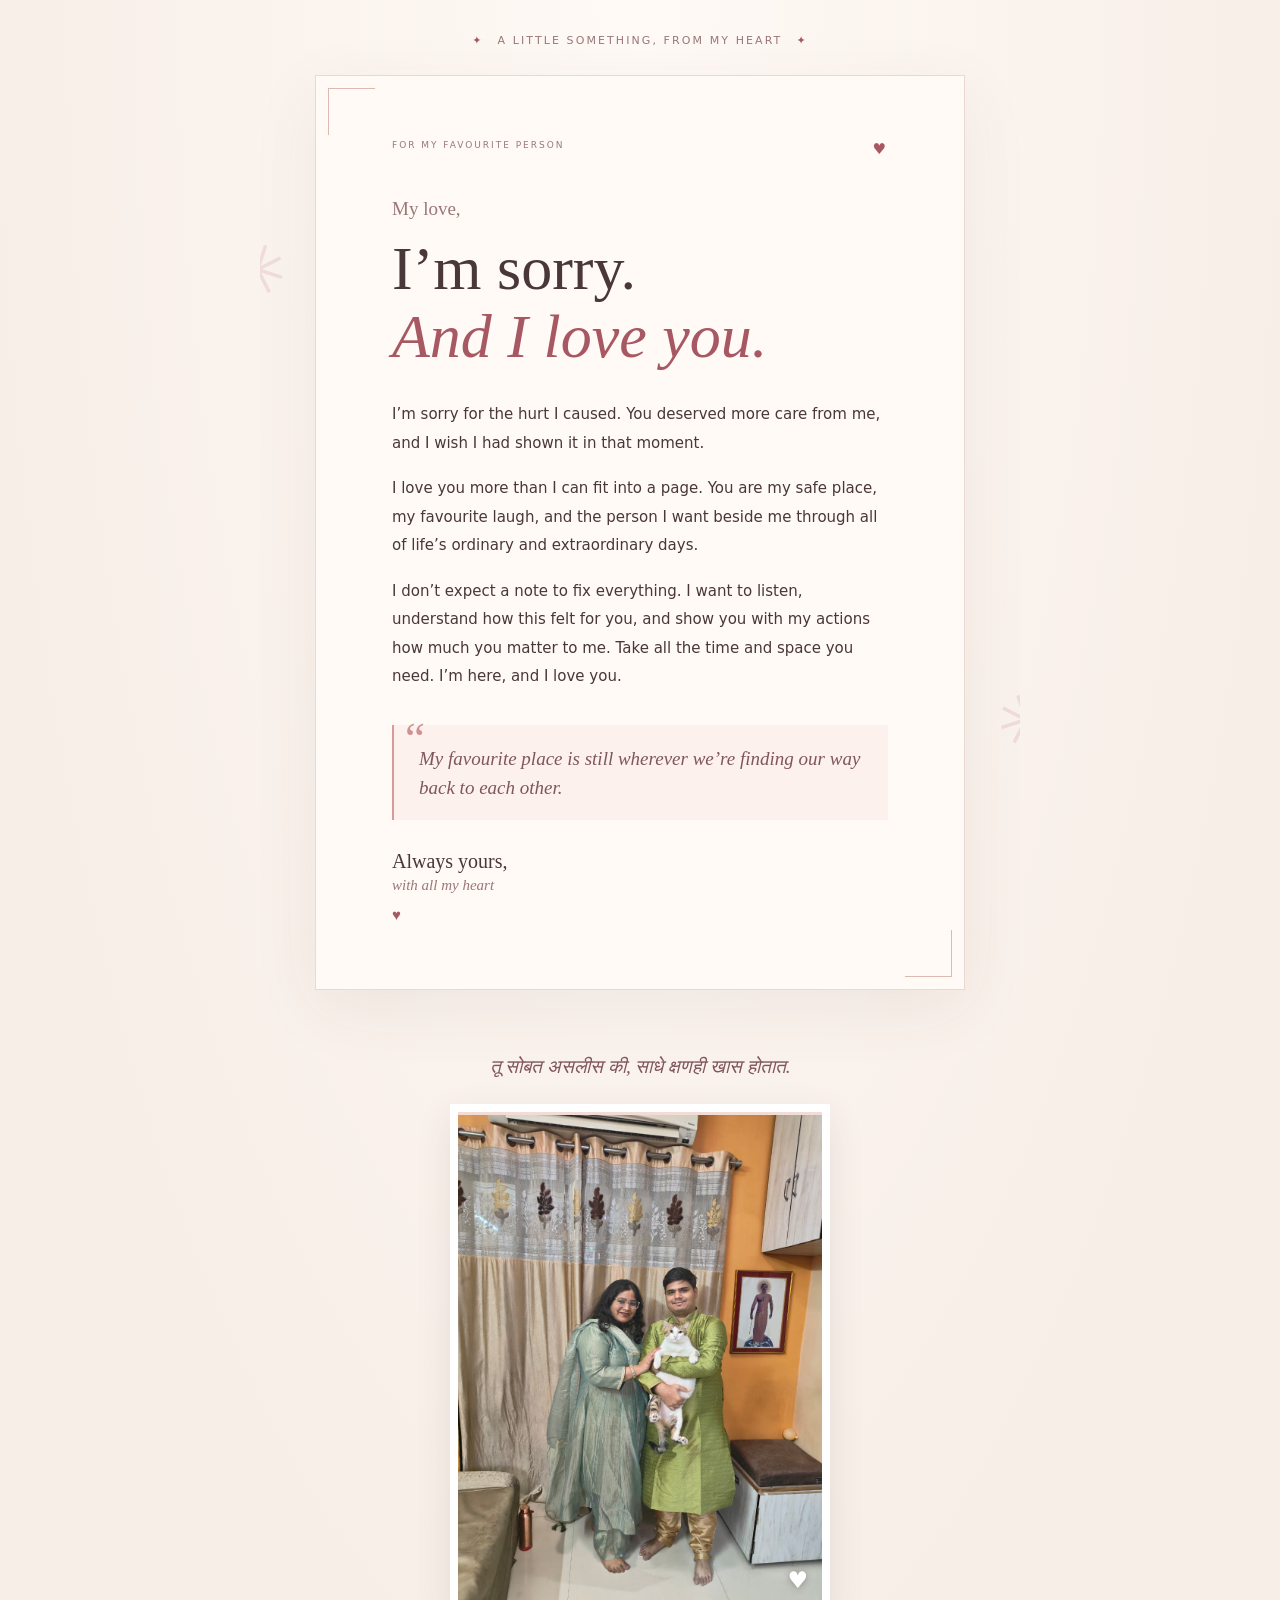
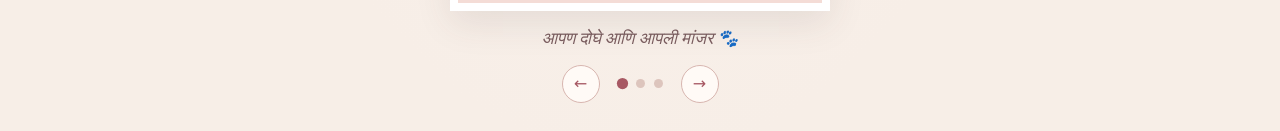
==== commit 158c8efb: "Add personal photos to memory slideshow" ====
--- a/apps/A_Letter_For_You/index.html
+++ b/apps/A_Letter_For_You/index.html
@@ -42,7 +42,7 @@
 
         <div class="slideshow" aria-roledescription="carousel" aria-label="आपल्या आठवणी">
           <div class="photo-frame">
-            <img id="memory-image" src="./resources/photo-placeholder.svg" alt="आपल्या आठवणींचा फोटो" />
+            <img id="memory-image" src="./resources/memory-1.jpg" alt="आपण दोघे आणि आपली मांजर" />
             <span class="photo-heart" aria-hidden="true">♥</span>
           </div>
           <p id="memory-caption" class="photo-caption" aria-live="polite">आपला एक खास क्षण</p>
--- a/apps/A_Letter_For_You/style.css
+++ b/apps/A_Letter_For_You/style.css
@@ -42,9 +42,9 @@
 h2 { margin: 0; font-size: clamp(27px, 6vw, 37px); }
 .memories-intro { margin: 11px 0 25px; color: var(--muted); font-size: 14px; }
 .marathi-quote { margin: 0 auto 22px; color: #80565b; font-family: Georgia, 'Times New Roman', serif; font-size: 19px; font-style: italic; line-height: 1.6; }
-.slideshow { width: min(100%, 500px); margin: auto; }
-.photo-frame { position: relative; aspect-ratio: 4 / 3; padding: 10px; background: #fff; box-shadow: 0 12px 34px #49373a1b; transform: rotate(-1deg); }
-.photo-frame img { display: block; width: 100%; height: 100%; object-fit: cover; background: #f4dcd6; }
+.slideshow { width: min(100%, 380px); margin: auto; }
+.photo-frame { position: relative; aspect-ratio: 3 / 4; padding: 8px; background: #fff; box-shadow: 0 12px 34px #49373a1b; }
+.photo-frame img { display: block; width: 100%; height: 100%; object-fit: contain; background: #f4dcd6; }
 .photo-heart { position: absolute; right: 22px; bottom: 18px; color: #fff; font-size: 23px; text-shadow: 0 1px 7px #49373a66; }
 .photo-caption { min-height: 24px; margin: 17px 0 13px; color: #795c5e; font-family: Georgia, 'Times New Roman', serif; font-size: 17px; font-style: italic; }
 .slide-controls { display: flex; align-items: center; justify-content: center; gap: 18px; }
